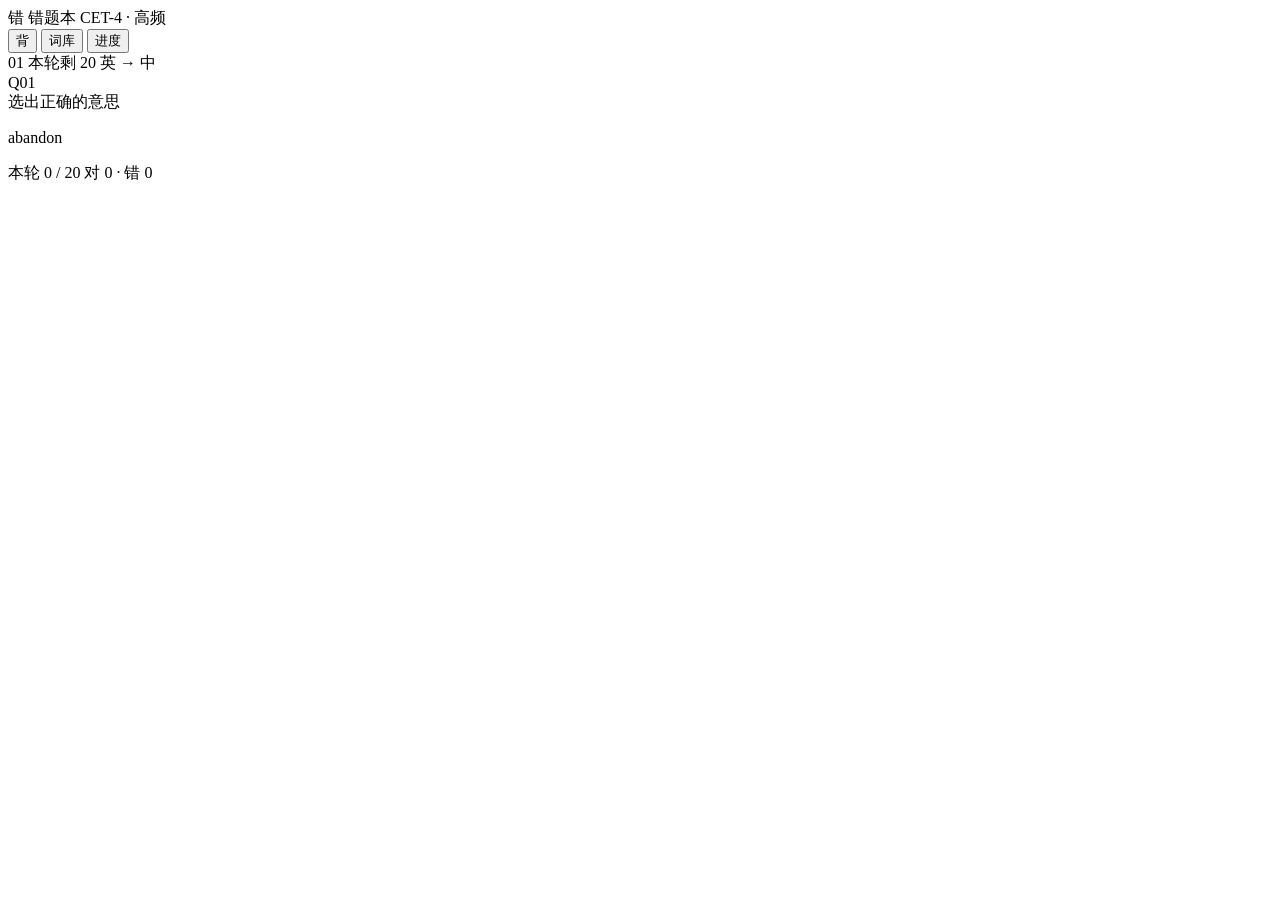
==== index.html @ 7881415b "添加说明文档与页面入口" ====
<!DOCTYPE html>
<html lang="zh-CN">
<head>
<meta charset="UTF-8">
<meta name="viewport" content="width=device-width, initial-scale=1">
<title>错题本 · 四级高频词</title>
<!-- 网页图标：一个红叉。data: 开头表示图标内容直接写在这里，不需要另存图片文件 -->
<link rel="icon" href="data:image/svg+xml,%3Csvg xmlns='http://www.w3.org/2000/svg' viewBox='0 0 32 32'%3E%3Crect width='32' height='32' fill='%23F1F2EF'/%3E%3Cpath d='M8 8 L24 24 M24 8 L8 24' stroke='%23BE3E27' stroke-width='3'/%3E%3C/svg%3E">
<link rel="stylesheet" href="style.css">
</head>
<body>

<!-- ==========================================================
     顶栏：左边是名字，右边三个切换页
     ========================================================== -->
<header class="top">
  <div class="brand">
    <span class="mark">错</span>
    <span class="brand-txt">
      <span class="brand-name">错题本</span>
      <span class="brand-sub">CET-4 · 高频</span>
    </span>
  </div>
  <nav class="tabs" role="tablist">
    <button class="tab" role="tab" data-view="review" aria-selected="true">背</button>
    <button class="tab" role="tab" data-view="library" aria-selected="false">词库</button>
    <button class="tab" role="tab" data-view="stats" aria-selected="false">进度</button>
  </nav>
</header>

<main>

<!-- ==========================================================
     视图一：背
     这张卡的所有内容都是 app.js 填进来的，这里只是空架子
     ========================================================== -->
<section class="view" id="view-review">
  <div class="hud">
    <span class="n" id="hud-n">01</span>
    <span id="hud-left">本轮剩 20</span>
    <span class="mode" id="hud-mode">英 → 中</span>
  </div>

  <div class="card" id="card">
    <span class="qnum" id="qnum">Q01</span>
    <div class="plabel" id="plabel">选出正确的意思</div>
    <p class="prompt" id="prompt">abandon</p>
    <div class="answer" id="answer"></div>

    <!-- 判分区：答完才显示。那个 svg 就是红叉/青勾 -->
    <div class="verdict" id="verdict" hidden>
      <svg class="stamp" id="stamp" viewBox="0 0 60 60" aria-hidden="true"></svg>
      <div class="vtext">
        <span class="vhead" id="vhead"></span>
        <span class="vbody" id="vbody"></span>
        <span class="vextra" id="vextra"></span>
      </div>
    </div>
  </div>

  <div class="foot">
    <div class="progress"><i id="bar" style="width:0%"></i></div>
    <div class="foot-row">
      <span id="foot-l">本轮 0 / 20</span>
      <span class="right" id="foot-r">对 0 · 错 0</span>
    </div>
  </div>
</section>

<!-- ==========================================================
     视图二：词库
     ========================================================== -->
<section class="view" id="view-library" hidden>

  <div class="tools">
    <input type="search" id="search" placeholder="搜单词或中文意思" autocomplete="off">
    <button class="btn sm ghost" id="btn-import">批量导入</button>
  </div>

  <div class="tools">
    <input type="text" id="nw" placeholder="单词" autocomplete="off" style="flex:1 1 90px">
    <input type="text" id="nc" placeholder="释义" autocomplete="off" style="flex:2 1 150px">
    <button class="btn sm" id="btn-add">加进去</button>
  </div>

  <div class="panel" id="panel" hidden>
    <label for="bulk">每行一个：单词 + 空格/逗号 + 释义</label>
    <textarea id="bulk" placeholder="abandon 放弃&#10;absorb 吸收&#10;abstract,抽象的"></textarea>
    <div class="note">例：<code>abandon 放弃；抛弃</code>　也支持逗号或制表符分隔。已有的单词会跳过。</div>
    <div class="tools">
      <button class="btn sm" id="btn-bulk-add">导入这些</button>
      <button class="btn sm ghost" id="btn-bulk-close">收起</button>
      <span class="note" id="note-tip" style="margin-left:auto"></span>
    </div>
  </div>

  <div class="lib">
    <div class="lib-head">
      <span>单词</span><span>释义</span>
      <span class="h2" id="lib-count">0 个</span>
    </div>
    <div id="lib-list"></div>
  </div>
</section>

<!-- ==========================================================
     视图三：进度
     ========================================================== -->
<section class="view" id="view-stats" hidden>
  <div class="grid4">
    <div class="cell"><span class="lab">总词数</span><span class="val" id="s-total">0</span></div>
    <div class="cell"><span class="lab">已掌握</span><span class="val" id="s-master">0</span></div>
    <div class="cell"><span class="lab">待复习</span><span class="val" id="s-due">0</span></div>
    <div class="cell"><span class="lab">今日已答</span><span class="val" id="s-today">0</span></div>
  </div>

  <div class="block">
    <div class="bt">熟练度分布<span id="s-acc">正确率 —</span></div>
    <div class="dist" id="dist"></div>
  </div>

  <div class="block">
    <div class="bt">最拖后腿的词<span>错了多少次</span></div>
    <div id="hardlist"></div>
  </div>

  <div class="block">
    <div class="bt">数据</div>
    <div class="note" style="font-size:12.5px;color:var(--muted);line-height:1.7">
      所有记录只存在这台电脑的这个浏览器里。换浏览器、清缓存会丢，建议定期导出备份。
    </div>
    <div class="tools">
      <button class="btn sm ghost" id="btn-export">导出备份</button>
      <button class="btn sm ghost" id="btn-reset">清空重置</button>
    </div>
  </div>
</section>

</main>

<div class="toast" id="toast"></div>

<!-- 先读词库，再跑逻辑；顺序不能反 -->
<script src="words-data.js"></script>
<script src="app.js"></script>
</body>
</html>
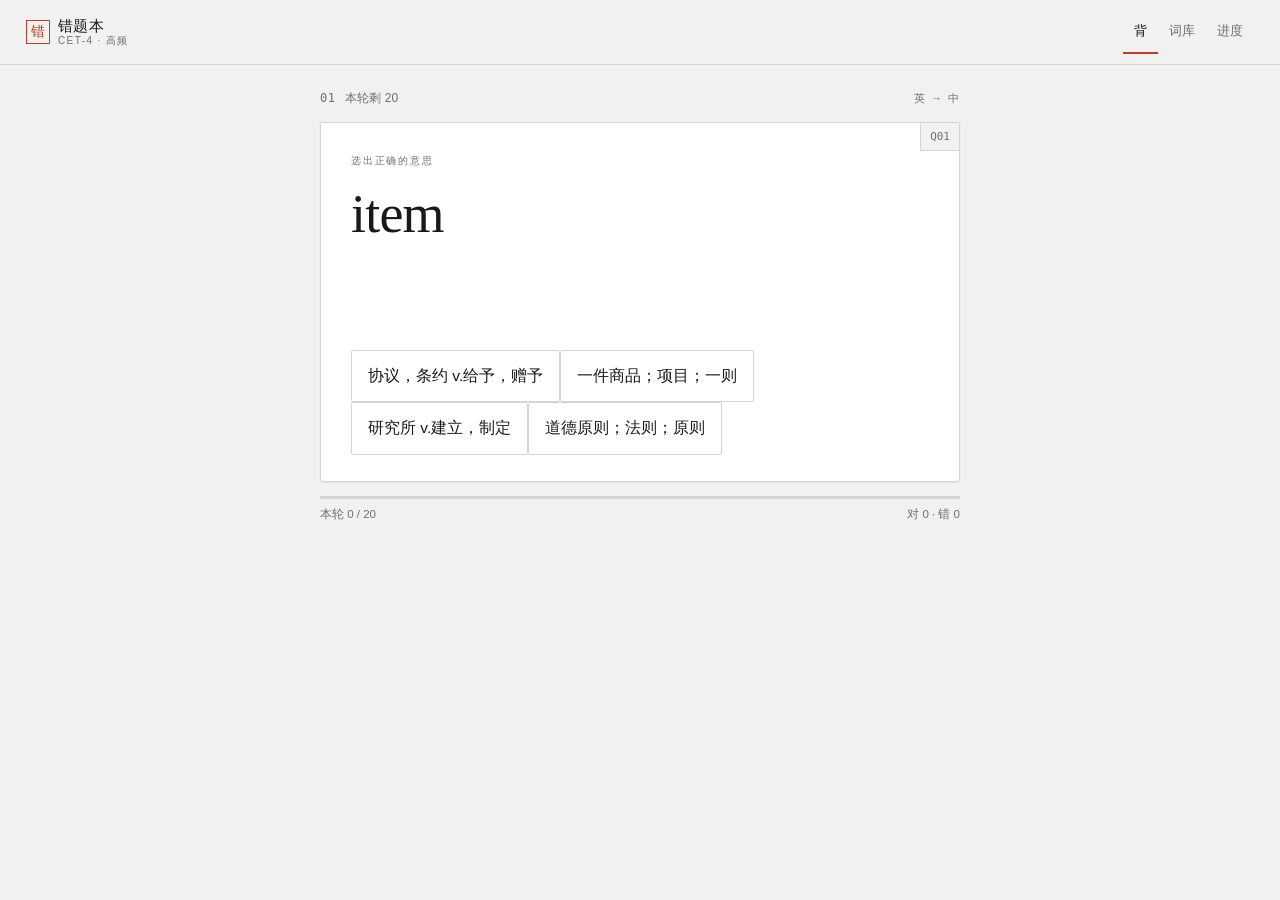
==== commit 21544dee: "脚本加版本串 v=169，避免浏览器/CDN 继续读旧词库" ====
--- a/index.html
+++ b/index.html
@@ -141,7 +141,8 @@
 <div class="toast" id="toast"></div>
 
 <!-- 先读词库，再跑逻辑；顺序不能反 -->
-<script src="words-data.js"></script>
-<script src="app.js"></script>
+<script src="words-data.js?v=169"></script>
+<script src="app.js?v=169"></script>
 </body>
 </html>
+
--- a/style.css
+++ b/style.css
@@ -0,0 +1,271 @@
+/* ==========================================================
+   错题本 · 四级高频词  —  样式表
+   ----------------------------------------------------------
+   这个文件只管“长什么样”，不管“怎么算”。
+   想换颜色：只改 :root 里那几个变量，全站会一起变。
+   想换字体：改 --serif / --sans。
+   ========================================================== */
+
+:root{
+  /* —— 四个主色。改成你喜欢的就行 —— */
+  --paper:#F1F2EF;      /* 页面底色：偏冷一点的纸白 */
+  --card:#FFFFFF;       /* 卡片：纯白，像一张纸放在桌上 */
+  --ink:#181A19;        /* 正文墨色 */
+  --muted:#6C7069;      /* 次要文字 */
+
+  /* —— 判分色 —— */
+  --red:#BE3E27;        /* 批改红：错 */
+  --red-soft:#F6E3DE;
+  --green:#2A6252;      /* 对勾青：对 */
+  --green-soft:#DFEAE4;
+
+  --line:#D3D6CE;       /* 分隔线 */
+
+  /* —— 字体。全部用系统自带，不联网下载，所以永远不会加载失败 —— */
+  --serif:"Iowan Old Style","Palatino Linotype",Palatino,"Songti SC",Georgia,serif;
+  --sans:-apple-system,"Segoe UI","PingFang SC","Microsoft YaHei",sans-serif;
+  --mono:"Cascadia Mono",Consolas,"SF Mono",monospace;
+}
+
+*{box-sizing:border-box}
+html,body{margin:0;padding:0}
+body{
+  background:var(--paper);color:var(--ink);font-family:var(--sans);
+  font-size:15px;line-height:1.55;
+  -webkit-font-smoothing:antialiased;
+}
+button{font-family:inherit}
+:focus-visible{outline:2px solid var(--ink);outline-offset:2px}
+
+/* ===== 顶栏 ===== */
+.top{
+  position:sticky;top:0;z-index:20;
+  display:flex;align-items:center;gap:10px;
+  padding:8px 14px;background:var(--paper);
+  border-bottom:1px solid var(--line);
+}
+.brand{display:flex;align-items:center;gap:8px;min-width:0}
+.mark{
+  flex:0 0 auto;width:24px;height:24px;display:grid;place-items:center;
+  border:1px solid var(--red);color:var(--red);
+  font-family:var(--serif);font-size:14px;line-height:1;
+}
+.brand-txt{display:flex;flex-direction:column;line-height:1.15}
+.brand-name{font-family:var(--serif);font-size:15px;letter-spacing:.02em}
+.brand-sub{font-size:10px;letter-spacing:.14em;color:var(--muted)}
+.tabs{margin-left:auto;display:flex;gap:0}
+.tab{
+  appearance:none;border:0;background:none;cursor:pointer;
+  font-size:13px;color:var(--muted);
+  padding:11px 11px;min-height:44px;      /* 44px 是手指好按的最低尺寸 */
+  border-bottom:2px solid transparent;
+}
+.tab[aria-selected="true"]{color:var(--ink);border-bottom-color:var(--red)}
+.tab:hover{color:var(--ink)}
+
+/* ===== 布局 ===== */
+main{max-width:680px;margin:0 auto;padding:14px 14px 32px}
+.view{display:flex;flex-direction:column;gap:14px}
+.view[hidden]{display:none}
+
+/* ===== 卡头上方的小行 ===== */
+.hud{display:flex;align-items:baseline;gap:10px;font-size:12px;color:var(--muted)}
+.hud .n{font-family:var(--mono);font-size:12px;letter-spacing:.04em}
+.hud .mode{margin-left:auto;font-size:11px;letter-spacing:.12em}
+
+/* ===== 答题卡 ===== */
+.card{
+  position:relative;background:var(--card);
+  border:1px solid var(--line);border-radius:2px;
+  box-shadow:0 1px 2px rgba(24,26,25,.06);
+  padding:24px 20px 20px;
+  min-height:320px;
+  display:flex;flex-direction:column;gap:16px;
+}
+/* 右上角那个像考卷题号的角标 */
+.qnum{
+  position:absolute;top:0;right:0;
+  padding:5px 9px;font-family:var(--mono);font-size:11px;color:var(--muted);
+  border-left:1px solid var(--line);border-bottom:1px solid var(--line);
+  background:var(--paper);
+}
+.plabel{font-size:10px;letter-spacing:.18em;color:var(--muted);text-transform:uppercase}
+.prompt{
+  margin:0;font-family:var(--serif);font-weight:400;
+  font-size:clamp(34px,9.5vw,54px);line-height:1.12;letter-spacing:-.015em;
+  word-break:break-word;
+}
+/* 中文做题目时换成正文字体，字号小一些 */
+.prompt.is-cn{
+  font-family:var(--sans);font-weight:600;
+  font-size:clamp(19px,5.2vw,26px);line-height:1.5;letter-spacing:0;
+}
+.pos-tag{display:inline-block;font-family:var(--serif);font-style:italic;font-size:13px;color:var(--muted);margin-left:2px}
+
+/* ===== 作答区 ===== */
+.answer{display:flex;flex-direction:column;gap:9px;margin-top:auto}
+.opt{
+  appearance:none;text-align:left;cursor:pointer;
+  background:#fff;border:1px solid var(--line);border-radius:2px;
+  padding:13px 14px;min-height:50px;
+  font-size:15px;line-height:1.45;color:var(--ink);
+  transition:border-color .12s ease,background .12s ease,color .12s ease;
+}
+.opt:hover:not(:disabled){border-color:#a8ac9f;background:#FBFAF7}
+.opt:disabled{cursor:default}
+.opt.is-right{border-color:var(--green);background:var(--green-soft);color:var(--green);font-weight:600}
+.opt.is-wrong{border-color:var(--red);background:var(--red-soft);color:var(--red)}
+
+/* 拼写题输入框 */
+.spell{display:flex;gap:8px;flex-wrap:wrap}
+.spell input{
+  flex:1;min-width:0;
+  font-family:var(--serif);font-size:19px;
+  padding:12px 13px;min-height:50px;
+  border:1px solid var(--line);border-radius:2px;
+  background:#fff;color:var(--ink);outline:none;
+}
+.spell input:focus{border-color:var(--ink)}
+.spell input[readonly]{background:var(--paper)}
+
+.btn{
+  appearance:none;cursor:pointer;border-radius:2px;
+  border:1px solid var(--ink);background:var(--ink);color:#fff;
+  padding:13px 18px;min-height:50px;font-size:14px;
+}
+.btn:disabled{opacity:.35;cursor:default}
+.btn.ghost{background:#fff;color:var(--ink);border-color:var(--line)}
+.btn.ghost:hover{border-color:#a8ac9f}
+.btn.sm{padding:8px 12px;min-height:38px;font-size:12px}
+
+/* ===== 判分：那道红叉 / 青勾 ===== */
+.verdict{
+  display:flex;align-items:flex-start;gap:12px;
+  border-top:1px solid var(--line);padding-top:14px;
+}
+.verdict[hidden]{display:none}
+.stamp{flex:0 0 auto;width:46px;height:46px}
+.stamp path{
+  fill:none;stroke-width:4.5;stroke-linecap:round;stroke-linejoin:round;
+  stroke-dasharray:120;stroke-dashoffset:120;
+  animation:draw .38s cubic-bezier(.25,.8,.3,1) forwards;   /* 像笔一笔画出来 */
+}
+@keyframes draw{to{stroke-dashoffset:0}}
+.vtext{display:flex;flex-direction:column;gap:3px;min-width:0}
+.vhead{font-size:15px;font-weight:600}
+.vbody{font-size:13.5px;line-height:1.55;color:#3B3E39}
+.vbody b{font-family:var(--serif);font-size:15px;color:var(--ink)}
+.vextra{font-size:11.5px;color:var(--muted);letter-spacing:.02em}
+
+/* ===== 底部进度 ===== */
+.foot{display:flex;flex-direction:column;gap:7px}
+.progress{height:3px;background:var(--line);overflow:hidden}
+.progress i{display:block;height:100%;background:var(--ink);transition:width .28s ease}
+.foot-row{display:flex;align-items:center;gap:10px;font-size:11.5px;color:var(--muted);font-variant-numeric:tabular-nums}
+.foot-row .right{margin-left:auto}
+
+/* ===== 工具条（搜索、新增） ===== */
+.tools{display:flex;gap:8px;flex-wrap:wrap;align-items:center}
+.tools input[type=search],.tools input[type=text]{
+  flex:1;min-width:120px;font-size:16px;      /* 16px 以上，手机上点进去不会自动放大 */
+  padding:10px 12px;min-height:44px;
+  border:1px solid var(--line);border-radius:2px;background:#fff;color:var(--ink);outline:none;
+}
+.tools input:focus{border-color:var(--ink)}
+
+/* ===== 词库列表 ===== */
+.lib{background:var(--card);border:1px solid var(--line);border-radius:2px}
+.lib-head{
+  display:flex;align-items:center;gap:10px;padding:9px 13px;
+  border-bottom:1px solid var(--line);background:var(--paper);
+  font-size:10.5px;letter-spacing:.14em;color:var(--muted);
+}
+.lib-head .h2{margin-left:auto;font-variant-numeric:tabular-nums}
+.lib-row{
+  display:flex;flex-wrap:wrap;align-items:baseline;gap:2px 12px;
+  padding:11px 13px;border-bottom:1px solid #EDEEE9;
+}
+.lib-row:last-child{border-bottom:0}
+.lib-w{font-family:var(--serif);font-size:17px;min-width:106px;flex:0 0 auto}
+.lib-w em{font-style:italic;font-size:12px;color:var(--muted)}
+.lib-cn{flex:1 1 140px;min-width:0;font-size:13.5px;color:#3B3E39}
+.lib-meta{
+  display:flex;align-items:center;gap:9px;margin-left:auto;
+  font-size:11.5px;color:var(--muted);font-variant-numeric:tabular-nums;
+}
+/* 5 格熟练度小条 */
+.pips{display:inline-flex;gap:2px}
+.pips i{width:9px;height:3px;background:var(--line);display:block}
+.pips i.on{background:var(--ink)}
+.pips i.on.hard{background:var(--red)}
+.del{
+  appearance:none;border:0;background:none;cursor:pointer;
+  width:32px;height:32px;display:grid;place-items:center;color:var(--muted);
+  border-radius:2px;
+}
+.del:hover{color:var(--red);background:var(--red-soft)}
+.del svg{width:13px;height:13px}
+
+/* ===== 空态 ===== */
+.empty{padding:36px 16px;text-align:center;color:var(--muted);font-size:13.5px;line-height:1.7}
+.empty b{display:block;font-family:var(--serif);font-size:17px;color:var(--ink);margin-bottom:5px;font-weight:400}
+
+/* ===== 批量导入面板 ===== */
+.panel{background:var(--card);border:1px solid var(--line);border-radius:2px;padding:14px;display:flex;flex-direction:column;gap:10px}
+.panel[hidden]{display:none}
+.panel label{font-size:10.5px;letter-spacing:.14em;color:var(--muted)}
+.panel textarea{
+  width:100%;min-height:120px;resize:vertical;
+  font-family:var(--mono);font-size:13px;line-height:1.7;
+  padding:11px 12px;border:1px solid var(--line);border-radius:2px;
+  background:#fff;color:var(--ink);outline:none;
+}
+.panel textarea:focus{border-color:var(--ink)}
+.panel .note{font-size:12px;color:var(--muted);line-height:1.6}
+
+/* ===== 进度页 ===== */
+.grid4{display:grid;grid-template-columns:repeat(2,1fr);gap:1px;background:var(--line);border:1px solid var(--line)}
+.cell{background:var(--card);padding:15px 14px;display:flex;flex-direction:column;gap:3px}
+.cell .lab{font-size:10.5px;letter-spacing:.14em;color:var(--muted)}
+.cell .val{font-family:var(--serif);font-size:29px;line-height:1.1;font-variant-numeric:tabular-nums}
+
+.block{background:var(--card);border:1px solid var(--line);border-radius:2px;padding:15px 14px;display:flex;flex-direction:column;gap:11px}
+.block .bt{font-size:10.5px;letter-spacing:.14em;color:var(--muted);display:flex;align-items:center;gap:8px}
+.block .bt span{margin-left:auto;letter-spacing:0;font-variant-numeric:tabular-nums}
+
+/* 熟练度分布条 */
+.dist{display:flex;flex-direction:column;gap:7px}
+.drow{display:grid;grid-template-columns:52px 1fr 32px;align-items:center;gap:9px;font-size:11.5px;color:var(--muted);font-variant-numeric:tabular-nums}
+.dbar{height:6px;background:#EDEEE9;position:relative}
+.dbar i{position:absolute;left:0;top:0;bottom:0;background:var(--ink)}
+.dbar i.hard{background:var(--red)}
+
+.hardrow{display:flex;align-items:baseline;gap:10px;font-size:13px;padding:6px 0;border-bottom:1px dotted #E3E5DE}
+.hardrow:last-child{border-bottom:0}
+.hardrow .w{font-family:var(--serif);font-size:15px;min-width:104px}
+.hardrow .c{flex:1;min-width:0;color:#3B3E39;font-size:12.5px}
+.hardrow .n{font-size:11px;color:var(--red);font-variant-numeric:tabular-nums;flex:0 0 auto}
+
+/* ===== 底部提示条 ===== */
+.toast{
+  position:fixed;left:50%;bottom:24px;transform:translate(-50%,10px);
+  background:var(--ink);color:#fff;font-size:13px;
+  padding:10px 15px;border-radius:2px;opacity:0;pointer-events:none;
+  transition:opacity .2s ease,transform .2s ease;z-index:60;max-width:84vw;
+}
+.toast.on{opacity:1;transform:translate(-50%,0)}
+
+/* ===== 桌面宽屏：只在 768px 以上追加，手机那套先写 ===== */
+@media (min-width:768px){
+  .top{padding:10px 26px}
+  main{padding:24px 20px 48px}
+  .card{padding:30px 30px 26px;min-height:360px}
+  .grid4{grid-template-columns:repeat(4,1fr)}
+  .lib-w{min-width:140px}
+  .opt{padding:14px 16px;font-size:15.5px}
+}
+
+/* 系统里开了“减少动态效果”的人，就不给他看动画 */
+@media (prefers-reduced-motion:reduce){
+  *{animation-duration:.001ms !important;transition-duration:.001ms !important}
+}
